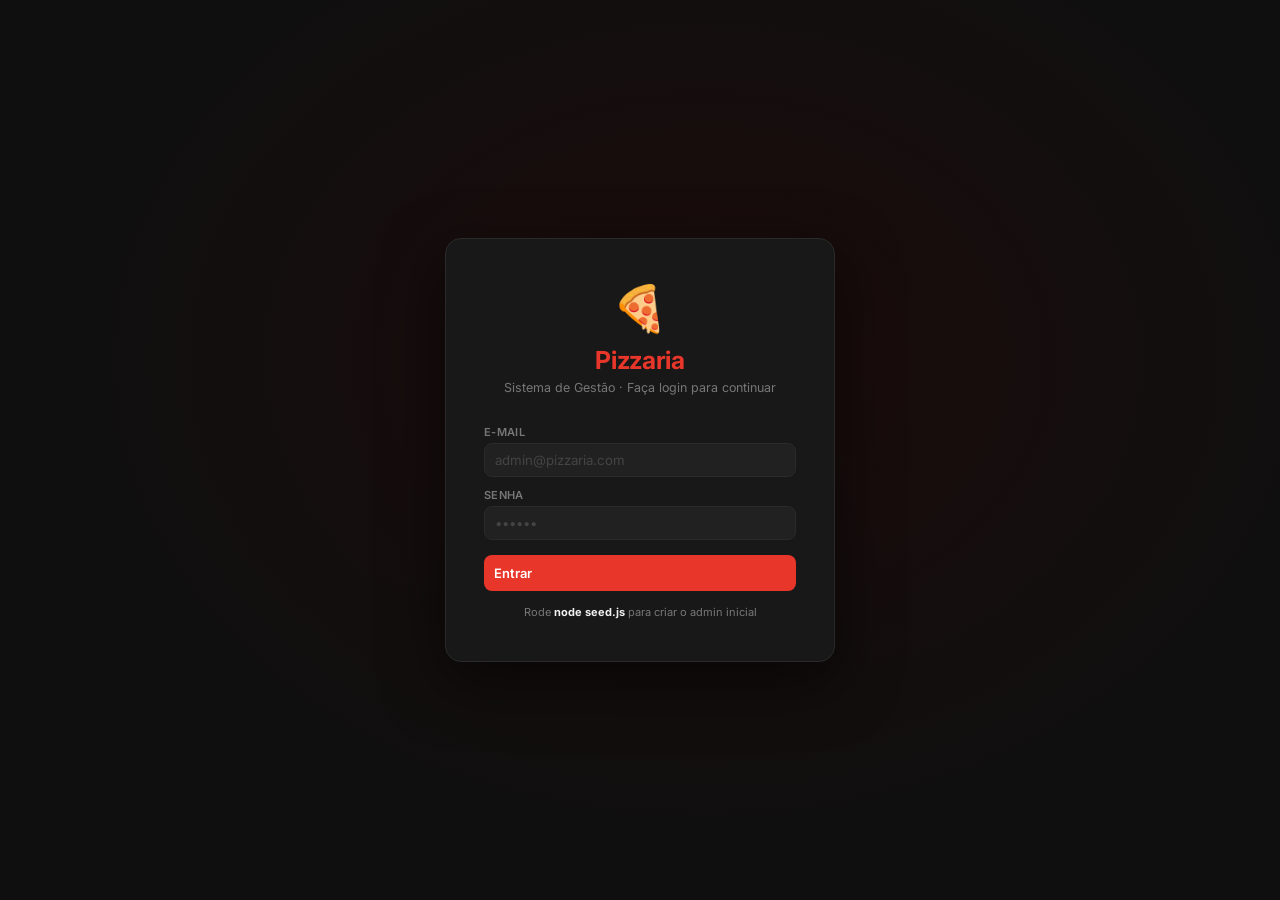
==== public/index.html @ 724dfb1f "sistema pizza" ====
<!DOCTYPE html>
<html lang="pt-BR">
<head>
  <meta charset="UTF-8"/>
  <meta name="viewport" content="width=device-width, initial-scale=1.0"/>
  <title>🍕 Pizzaria</title>
  <link rel="preconnect" href="https://fonts.googleapis.com">
  <link href="https://fonts.googleapis.com/css2?family=Inter:wght@400;500;600;700&display=swap" rel="stylesheet">
  <link rel="stylesheet" href="style.css">
</head>
<body>

  <!-- // ================================== LOGIN ============================= // -->
<div id="tela-login">
  <div class="login-box">
    <div class="login-logo">
      <span class="em">🍕</span>
      <h1>Pizzaria</h1>
      <p>Sistema de Gestão · Faça login para continuar</p>
    </div>
    <div class="login-erro" id="login-erro"></div>
    <div class="fg">
      <label>E-mail</label>
      <input id="l-email" type="email" placeholder="admin@pizzaria.com"
        onkeydown="if(event.key==='Enter') fazerLogin()">
    </div>
    <div class="fg">
      <label>Senha</label>
      <input id="l-senha" type="password" placeholder="••••••"
        onkeydown="if(event.key==='Enter') fazerLogin()">
    </div>
    <button class="btn btn-red" id="btn-login"
      style="width:100%;padding:10px;margin-top:4px"
      onclick="fazerLogin()">
      Entrar
    </button>
    <p style="text-align:center;font-size:.69rem;color:var(--muted);margin-top:14px">
      Rode <strong style="color:var(--text)">node seed.js</strong> para criar o admin inicial
    </p>
  </div>
</div>
<!-- 
  // ================================== FIM LOGIN ============================= // -->


  <!-- // ================================== TELA INICIAL ============================= // -->

<div id="app">
  <aside id="sidebar">
    <div class="sb-logo">
      <h1>🍕 Pizzaria</h1>
      <div class="sb-user">
        <span class="tag" id="sb-perfil">—</span>
        <span id="sb-nome">—</span>
      </div>
    </div>
    <nav class="sb-nav">
      <div class="sb-group">Geral</div>
      <button class="nav-btn ativo" onclick="ir('dashboard',this)">
        <span class="ic">📊</span><span>Dashboard</span>
      </button>
      <button class="nav-btn" onclick="ir('pedidos',this)">
        <span class="ic">📋</span><span>Pedidos</span>
      </button>
      <div class="sb-group">Cadastros</div>
      <button class="nav-btn" onclick="ir('pizzas',this)">
        <span class="ic">🍕</span><span id="nav-pizzas-label">Pizzas</span>
      </button>
      <button class="nav-btn" onclick="ir('clientes',this)">
        <span class="ic">👥</span><span>Clientes</span>
      </button>
      <div class="sb-group" id="menu-usuarios" style="display:none">Sistema</div>
      <button class="nav-btn" id="btn-usuarios" onclick="ir('usuarios',this)"
        style="display:none">
        <span class="ic">🔐</span><span>Usuários</span>
      </button>
      <div class="sb-group" id="sb-group-garcom" style="display:none">Mesas</div>
      <button class="nav-btn" id="btn-nav-mesas" onclick="ir('mesas',this)"
        style="display:none">
        <span class="ic">🪑</span><span>Minhas Mesas</span>
      </button>
    </nav>
    <div class="sb-footer">
      <span>v2.0</span>
      <button class="btn-logout" onclick="sair()">Sair</button>
    </div>
  </aside>
  <!-- // ==================================  FIM TELA INICIAL ============================= // -->


  <!-- // ================================== DASHBOARD ============================= // -->

  <div id="conteudo">
    <section id="pg-dashboard" class="secao ativa">
      <div class="pg-header">
        <div>
          <h2>Dashboard</h2>
          <p id="dash-sub">Resumo do sistema</p>
        </div>
        <button class="btn btn-ghost btn-sm" onclick="carregarDashboard()">↻ Atualizar</button>
      </div>
      <div class="pg-body">
        <div class="stats-grid">
          <div class="stat cr">
            <span class="ico">📋</span>
            <div class="lbl">Pedidos</div>
            <div class="val" id="s-ped">—</div>
            <div class="sub" id="s-ped-sub">carregando</div>
          </div>
          <div class="stat co" id="stat-fat">
            <span class="ico">💰</span>
            <div class="lbl">Faturamento</div>
            <div class="val" id="s-fat">—</div>
            <div class="sub">total geral</div>
          </div>
          <div class="stat cg" id="stat-cli">
            <span class="ico">👥</span>
            <div class="lbl">Clientes</div>
            <div class="val" id="s-cli">—</div>
            <div class="sub">cadastrados</div>
          </div>
          <div class="stat cb">
            <span class="ico">🍕</span>
            <div class="lbl">Pizzas</div>
            <div class="val" id="s-piz">—</div>
            <div class="sub">no cardápio</div>
          </div>
          <div class="stat cp">
            <span class="ico">🛵</span>
            <div class="lbl">Em entrega</div>
            <div class="val" id="s-ent">—</div>
            <div class="sub">saíram agora</div>
          </div>
        </div>
        <div class="dash-grid">
          <div class="card">
            <div class="card-head">
              <h3>Pedidos Recentes</h3>
              <button class="btn btn-red btn-sm"
                onclick="ir('pedidos', document.querySelector('[onclick*=pedidos]'))">
                + Novo
              </button>
            </div>
            <div class="card-body" id="dash-pedidos">
              <div class="spin-wrap"><div class="spin"></div> Carregando...</div>
            </div>
          </div>
          <div class="card">
            <div class="card-head"><h3>Cardápio Ativo</h3></div>
            <div class="card-body" id="dash-cardapio">
              <div class="spin-wrap"><div class="spin"></div> Carregando...</div>
            </div>
          </div>
        </div>
      </div>
    </section>

    <!-- // ================================== FIM DASHBOARD ============================= // -->

    <!-- // ================================== PEDIDOS ============================= // -->

    <section id="pg-pedidos" class="secao">
      <div class="pg-header">
        <div><h2>Pedidos</h2><p>Acompanhe e gerencie os pedidos</p></div>
        <button class="btn btn-red" onclick="abrirPedido()">+ Novo Pedido</button>
      </div>
      <div class="pg-body">
        <div class="card">
          <div class="card-body tbl-wrap" id="tbl-pedidos">
            <div class="spin-wrap"><div class="spin"></div> Carregando...</div>
          </div>
        </div>
      </div>
    </section>

    <section id="pg-pizzas" class="secao">
      <div class="pg-header">
        <div>
          <h2 id="pg-pizzas-titulo">Pizzas</h2>
          <p id="pg-pizzas-sub">Gerencie o cardápio</p>
        </div>
        <button class="btn btn-red" id="btn-nova-pizza" onclick="abrirPizza()">+ Nova Pizza</button>
      </div>
      <div class="pg-body">
        <div class="card">
          <div class="card-body tbl-wrap" id="tbl-pizzas">
            <div class="spin-wrap"><div class="spin"></div> Carregando...</div>
          </div>
        </div>
      </div>
    </section>

    <!-- // ==================================  FIM PEDIDOS ============================= //

    // ==================================  CLIENTES ============================= // -->

    <section id="pg-clientes" class="secao">
      <div class="pg-header">
        <div><h2>Clientes</h2><p>Cadastre e busque clientes</p></div>
        <button class="btn btn-red" onclick="abrirCliente()">+ Novo Cliente</button>
      </div>
      <div class="pg-body">
        <div style="margin-bottom:12px">
          <input id="busca-cli" placeholder="🔍  Buscar por nome..."
            style="max-width:270px" oninput="buscarCli(this.value)">
        </div>
        <div class="card">
          <div class="card-body tbl-wrap" id="tbl-clientes">
            <div class="spin-wrap"><div class="spin"></div> Carregando...</div>
          </div>
        </div>
      </div>
    </section>

    <!-- // ================================== FIM CLIENTES ============================= //

    // ================================== USUÁRIOS ============================= //
 -->

    <section id="pg-usuarios" class="secao">
      <div class="pg-header">
        <div><h2>Usuários</h2><p>Atendentes e administradores</p></div>
        <button class="btn btn-ghost" onclick="abrirUsuario()">+ Novo Usuário</button>
      </div>
      <div class="pg-body">
        <div class="card">
          <div class="card-body tbl-wrap" id="tbl-usuarios">
            <div class="spin-wrap"><div class="spin"></div> Carregando...</div>
          </div>
        </div>
      </div>
    </section>

    <!-- // ================================== FIM USUÁRIOS ============================= //

    // ================================== MESAS ============================= // -->


    <section id="pg-mesas" class="secao">
      <div class="pg-header">
        <div>
          <h2>Mesas</h2>
          <p id="mesas-sub">Seus pedidos ativos</p>
        </div>
        <button class="btn btn-red" onclick="abrirPedidoMesa()">+ Novo Pedido</button>
      </div>
      <div class="pg-body">
        <div class="stats-grid" style="margin-bottom:18px">
          <div class="stat cr">
            <span class="ico">📋</span>
            <div class="lbl">Meus Pedidos</div>
            <div class="val" id="g-ped">—</div>
            <div class="sub" id="g-ped-sub">hoje</div>
          </div>
          <div class="stat cg">
            <span class="ico">🪑</span>
            <div class="lbl">Mesas Ativas</div>
            <div class="val" id="g-mesas">—</div>
            <div class="sub">com pedido aberto</div>
          </div>
          <div class="stat cb">
            <span class="ico">👨‍🍳</span>
            <div class="lbl">Em Preparo</div>
            <div class="val" id="g-preparo">—</div>
            <div class="sub">sendo preparados</div>
          </div>
          <div class="stat cp">
            <span class="ico">🛵</span>
            <div class="lbl">Prontos</div>
            <div class="val" id="g-prontos">—</div>
            <div class="sub">aguardando retirada</div>
          </div>
        </div>
        <div style="display:flex;align-items:center;gap:8px;margin-bottom:14px;flex-wrap:wrap">
          <span style="font-size:.75rem;color:var(--muted);font-weight:600;text-transform:uppercase;letter-spacing:.4px">Mesa:</span>
          <div style="display:flex;gap:5px;flex-wrap:wrap" id="mesa-botoes"></div>
          <button class="btn btn-ghost btn-sm" onclick="carregarMesas(null)">Todas</button>
        </div>
        <div id="grid-mesas" style="display: grid; grid-template-columns: repeat(auto-fill, minmax(280px, 1fr)); gap: 14px;">
          <div class="spin-wrap"><div class="spin"></div> Carregando...</div>
        </div>
      </div>
    </section>
  </div>
</div>

    <!-- // ==================================  FIM MESAS ============================= //

    // ==================================  NOVA PIZZA ============================= // -->


<div id="m-pizza" class="modal-bg">
  <div class="modal">
    <h3 id="m-pizza-t">Nova Pizza</h3>
    <input type="hidden" id="p-id">
    <div class="fr2">
      <div class="fg"><label>Nome *</label><input id="p-nome" placeholder="Ex: Calabresa"></div>
      <div class="fg"><label>Categoria</label>
        <select id="p-cat">
          <option value="tradicional">Tradicional</option>
          <option value="especial">Especial</option>
          <option value="premium">Premium</option>
          <option value="doce">Doce</option>
        </select>
      </div>
    </div>
    <div class="fg"><label>Ingredientes *</label><input id="p-ing" placeholder="Calabresa, cebola, mussarela..."></div>
    <div class="fg"><label>Descrição</label><input id="p-desc" placeholder="Breve descrição..."></div>
    <div class="fr3">
      <div class="fg"><label>Preço P (R$)</label><input id="p-pp" type="number" step="0.01" min="0" placeholder="35,00"></div>
      <div class="fg"><label>Preço M (R$)</label><input id="p-pm" type="number" step="0.01" min="0" placeholder="45,00"></div>
      <div class="fg"><label>Preço G (R$)</label><input id="p-pg" type="number" step="0.01" min="0" placeholder="55,00"></div>
    </div>
    <div class="fg"><label>Disponível</label>
      <select id="p-disp">
        <option value="true">✅ Sim</option>
        <option value="false">❌ Não</option>
      </select>
    </div>
    <div class="modal-foot">
      <button class="btn btn-ghost" onclick="fechar('m-pizza')">Cancelar</button>
      <button class="btn btn-red"   onclick="salvarPizza()">Salvar</button>
    </div>
  </div>
</div>

    <!-- // ==================================  FIM NOVA PIZZA ============================= //

    // ==================================  NOVO CLIENTE ============================= // -->


<div id="m-cliente" class="modal-bg">
  <div class="modal">
    <h3 id="m-cli-t">Novo Cliente</h3>
    <input type="hidden" id="c-id">
    <div class="fr2">
      <div class="fg"><label>Nome *</label><input id="c-nome" placeholder="João da Silva"></div>
      <div class="fg"><label>Telefone *</label><input id="c-tel" placeholder="(11) 99999-9999"></div>
    </div>
    <div class="fr2">
      <div class="fg"><label>Rua</label><input id="c-rua" placeholder="Rua das Flores"></div>
      <div class="fg"><label>Número</label><input id="c-num" placeholder="123"></div>
    </div>
    <div class="fr3">
      <div class="fg"><label>Bairro</label><input id="c-bairro" placeholder="Centro"></div>
      <div class="fg"><label>Cidade</label><input id="c-cidade" placeholder="São Paulo"></div>
      <div class="fg"><label>CEP</label><input id="c-cep" placeholder="00000-000"></div>
    </div>
    <div class="fg"><label>Complemento</label><input id="c-comp" placeholder="Apto 12, Bloco B"></div>
    <div class="fg"><label>Observações</label><input id="c-obs" placeholder="Alergia, preferências..."></div>
    <div class="modal-foot">
      <button class="btn btn-ghost" onclick="fechar('m-cliente')">Cancelar</button>
      <button class="btn btn-red"   onclick="salvarCliente()">Salvar</button>
    </div>
  </div>
</div>

    <!-- // ==================================  FIM NOVO CLIENTE ============================= //

    // ==================================  NOVO PEDIDO ============================= // -->


<div id="m-pedido" class="modal-bg">
  <div class="modal lg">
    <h3>Novo Pedido</h3>
    <div class="fg"><label>Cliente *</label><select id="ped-cli"></select></div>
    <div class="div"></div>
    <div style="display:flex;justify-content:space-between;align-items:center;margin-bottom:7px">
      <label style="margin-bottom:0;font-size:.68rem;color:var(--muted);text-transform:uppercase;letter-spacing:.3px">Itens do Pedido</label>
      <button class="btn btn-ghost btn-sm" onclick="addItem()">+ Pizza</button>
    </div>
    <div style="display:grid;grid-template-columns:1fr 68px 58px 68px 30px;gap:6px;font-size:.65rem;color:var(--muted);text-transform:uppercase;letter-spacing:.4px;margin-bottom:4px;padding:0 1px">
      <span>Pizza</span><span>Tam.</span><span>Qtd</span><span>Subtotal</span><span></span>
    </div>
    <div id="itens-lista"></div>
    <div class="total-box">
      <div class="row"><span>Subtotal</span><span id="ped-sub">R$ 0,00</span></div>
      <div class="row"><span>Taxa de Entrega (R$)</span><input id="ped-taxa" type="number" min="0" step="0.5" value="0" style="width:72px;text-align:right;padding:3px 6px" oninput="recalc()"></div>
      <div class="row tot"><span>TOTAL</span><span id="ped-tot">R$ 0,00</span></div>
    </div>
    <div class="fr2">
      <div class="fg"><label>Forma de Pagamento *</label><select id="ped-pag" onchange="toggleTroco()"><option value="pix">PIX</option><option value="cartao_credito">Cartão de Crédito</option><option value="cartao_debito">Cartão de Débito</option><option value="dinheiro">Dinheiro</option></select></div>
      <div class="fg" id="wrap-troco" style="display:none"><label>Troco para (R$)</label><input id="ped-troco" type="number" min="0" step="1" placeholder="Ex: 100"></div>
    </div>
    <div class="fg"><label>Observações</label><textarea id="ped-obs" rows="2" placeholder="Sem cebola, massa fina..."></textarea></div>
    <div class="modal-foot">
      <button class="btn btn-ghost" onclick="fechar('m-pedido')">Cancelar</button>
      <button class="btn btn-red"   onclick="salvarPedido()">Confirmar Pedido</button>
    </div>
  </div>
</div>

    <!-- // ================================== FIM NOVO PEDIDO ============================= //


    // ================================== ATUALIZAR STATUS ============================= // -->


<div id="m-status" class="modal-bg">
  <div class="modal" style="max-width:330px">
    <h3>Atualizar Status</h3>
    <input type="hidden" id="st-id">
    <div class="fg"><label>Novo Status</label>
      <select id="st-val">
        <option value="recebido">📥 Recebido</option>
        <option value="em_preparo">👨‍🍳 Em Preparo</option>
        <option value="saiu_entrega">🛵 Saiu para Entrega</option>
        <option value="entregue">✅ Entregue</option>
        <option value="cancelado">❌ Cancelado</option>
      </select>
    </div>
    <div class="modal-foot">
      <button class="btn btn-ghost" onclick="fechar('m-status')">Cancelar</button>
      <button class="btn btn-blue"  onclick="salvarStatus()">Atualizar</button>
    </div>
  </div>
</div>

    <!-- // ================================== FIM ATUALIZAR STATUS ============================= //

    // ==================================  NOVO USUÁRIO ============================= // -->


<div id="m-usuario" class="modal-bg">
  <div class="modal">
    <h3>Novo Usuário</h3>
    <div class="fr2">
      <div class="fg"><label>Nome *</label><input id="u-nome" placeholder="Nome completo"></div>
      <div class="fg"><label>Perfil</label><select id="u-perfil"><option value="Atendente">Atendente</option><option value="Garcom">Garçom</option><option value="Administrador">Administrador</option></select></div>
    </div>
    <div class="fg"><label>E-mail *</label><input id="u-email" type="email" placeholder="usuario@pizzaria.com"></div>
    <div class="fg"><label>Senha *</label><input id="u-senha" type="password" placeholder="Mínimo 6 caracteres"></div>
    <div class="modal-foot">
      <button class="btn btn-ghost" onclick="fechar('m-usuario')">Cancelar</button>
      <button class="btn btn-ghost" onclick="salvarUsuario()">Criar</button>
    </div>
  </div>
</div>

    <!-- // ================================== FIM NOVO USUÁRIO ============================= //

    // ================================== PEDIDO DE MESA ============================= // -->


<div id="m-pedido-mesa" class="modal-bg">
  <div class="modal lg">
    <h3>Pedido de Mesa</h3>
    <div class="fr2">
      <div class="fg"><label>Mesa *</label><select id="pm-mesa"><option value="">— Selecione a mesa —</option><option value="1">Mesa 1</option><option value="2">Mesa 2</option><option value="3">Mesa 3</option><option value="4">Mesa 4</option><option value="5">Mesa 5</option><option value="6">Mesa 6</option><option value="7">Mesa 7</option><option value="8">Mesa 8</option><option value="9">Mesa 9</option><option value="10">Mesa 10</option></select></div>
      <div class="fg"><label>Cliente (opcional)</label><select id="pm-cli"><option value="">— Sem cadastro —</option></select></div>
    </div>
    <div class="div"></div>
    <div style="display:flex;justify-content:space-between;align-items:center;margin-bottom:7px">
      <label style="margin-bottom:0;font-size:.68rem;color:var(--muted);text-transform:uppercase;letter-spacing:.3px">Itens do Pedido</label>
      <button class="btn btn-ghost btn-sm" onclick="addItemMesa()">+ Pizza</button>
    </div>
    <div style="display:grid;grid-template-columns:1fr 68px 58px 68px 30px;gap:6px;font-size:.65rem;color:var(--muted);text-transform:uppercase;letter-spacing:.4px;margin-bottom:4px;padding:0 1px">
      <span>Pizza</span><span>Tam.</span><span>Qtd</span><span>Subtotal</span><span></span>
    </div>
    <div id="itens-mesa-lista"></div>
    <div class="total-box">
      <div class="row"><span>Subtotal</span><span id="pm-sub">R$ 0,00</span></div>
      <div class="row tot"><span>TOTAL DA MESA</span><span id="pm-tot">R$ 0,00</span></div>
    </div>
    <div class="fg"><label>Observações</label><textarea id="pm-obs" rows="2" placeholder="Sem cebola, bem passado..."></textarea></div>
    <div class="modal-foot">
      <button class="btn btn-ghost" onclick="fechar('m-pedido-mesa')">Cancelar</button>
      <button class="btn btn-red"   onclick="salvarPedidoMesa()">Confirmar Pedido</button>
    </div>
  </div>
</div>

    <!-- // ================================== FIM PEDIDO DE MESA ============================= //

    // ================================== FECHAR MESA ============================= // -->


<div id="m-fechar-mesa" class="modal-bg">
  <div class="modal" style="max-width:440px">
    <h3 id="fm-titulo">Fechar Mesa</h3>
    <div id="fm-resumo" style="margin-bottom:12px"></div>
    <div class="total-box"><div class="row"><span>Total consumido</span><span id="fm-total">R$ 0,00</span></div></div>
    <div class="fg"><label>Forma de Pagamento</label><select id="fm-pag"><option value="pix">PIX</option><option value="cartao_credito">Cartão de Crédito</option><option value="cartao_debito">Cartão de Débito</option><option value="dinheiro">Dinheiro</option></select></div>
    <div class="modal-foot">
      <button class="btn btn-ghost" onclick="fechar('m-fechar-mesa')">Cancelar</button>
      <button class="btn btn-green" onclick="confirmarFechamento()">✅ Fechar Mesa</button>
    </div>
  </div>
</div>

    <!-- // ==================================  FIM FECHAR MESA ============================= //
 -->

<div id="toast"></div>
<script src="script.js"></script>
</body>
</html>
---- public/style.css ----
:root {
  --bg:      #0f0f0f;
  --surf:    #181818;
  --surf2:   #212121;
  --border:  #2a2a2a;
  --red:     #e8372a;
  --red-dk:  #c02d22;
  --gold:    #f5c842;
  --green:   #29c76f;
  --blue:    #3b82f6;
  --purple:  #8b5cf6;
  --orange:  #ff7d3b;
  --text:    #f0f0f0;
  --muted:   #777;
  --r:       10px;
}

*, *::before, *::after { box-sizing: border-box; margin: 0; padding: 0; }

body {
  font-family: 'Inter', sans-serif;
  background: var(--bg);
  color: var(--text);
  min-height: 100vh;
  font-size: 14px;
}

#tela-login {
  display: flex;
  align-items: center;
  justify-content: center;
  min-height: 100vh;
  background: radial-gradient(ellipse at 55% 40%, #1c0b0b 0%, var(--bg) 65%);
}

.login-box {
  background: var(--surf);
  border: 1px solid var(--border);
  border-radius: 16px;
  padding: 42px 38px;
  width: 100%;
  max-width: 390px;
  box-shadow: 0 20px 60px rgba(0,0,0,.55);
}

.login-logo {
  text-align: center;
  margin-bottom: 30px;
}

.login-logo .em {
  font-size: 2.8rem;
  display: block;
  margin-bottom: 10px;
}

.login-logo h1 {
  font-family: 'Inter', sans-serif;
  font-size: 1.55rem;
  font-weight: 700;
  letter-spacing: -0.3px;
  color: var(--red);
}

.login-logo p {
  font-size: 0.78rem;
  color: var(--muted);
  margin-top: 5px;
}

.login-erro {
  background: rgba(232,55,42,.13);
  border: 1px solid rgba(232,55,42,.3);
  color: #ff7e70;
  padding: 9px 13px;
  border-radius: 8px;
  font-size: 0.8rem;
  margin-bottom: 14px;
  display: none;
}

#app { display: none; min-height: 100vh; }

body.logado #tela-login { display: none; }
body.logado #app        { display: flex; }

#sidebar {
  width: 220px;
  min-height: 100vh;
  background: var(--surf);
  border-right: 1px solid var(--border);
  display: flex;
  flex-direction: column;
  position: fixed;
  top: 0; left: 0; bottom: 0;
  z-index: 50;
}

.sb-logo {
  padding: 20px 18px;
  border-bottom: 1px solid var(--border);
}

.sb-logo h1 {
  font-family: 'Inter', sans-serif;
  font-size: 1rem;
  font-weight: 700;
  letter-spacing: -0.2px;
  color: var(--red);
}

.sb-user {
  display: flex;
  align-items: center;
  gap: 6px;
  margin-top: 6px;
  font-size: 0.72rem;
  color: var(--muted);
}

.sb-user .tag {
  background: rgba(232,55,42,.18);
  color: var(--red);
  padding: 1px 7px;
  border-radius: 20px;
  font-size: 0.67rem;
  font-weight: 600;
}

.sb-nav {
  flex: 1;
  padding: 10px 10px;
  display: flex;
  flex-direction: column;
  gap: 2px;
}

.sb-group {
  font-size: 0.63rem;
  text-transform: uppercase;
  letter-spacing: 0.9px;
  color: var(--muted);
  padding: 10px 10px 4px;
}

.nav-btn {
  display: flex;
  align-items: center;
  gap: 9px;
  padding: 9px 11px;
  border-radius: 8px;
  cursor: pointer;
  font-size: 0.84rem;
  font-weight: 500;
  color: var(--muted);
  transition: all .15s;
  border: none;
  background: none;
  width: 100%;
  text-align: left;
  font-family: 'Inter', sans-serif;
}

.nav-btn:hover { background: var(--surf2); color: var(--text); }
.nav-btn.ativo { background: rgba(232,55,42,.11); color: var(--red); }
.nav-btn .ic   { font-size: 0.95rem; width: 17px; text-align: center; }

.sb-footer {
  padding: 13px 18px;
  border-top: 1px solid var(--border);
  display: flex;
  justify-content: space-between;
  align-items: center;
}

.sb-footer span { font-size: 0.7rem; color: var(--muted); }

.btn-logout {
  background: none;
  border: 1px solid var(--border);
  color: var(--muted);
  padding: 3px 9px;
  border-radius: 6px;
  font-size: 0.7rem;
  cursor: pointer;
  font-family: 'Inter', sans-serif;
  transition: all .15s;
}

.btn-logout:hover { border-color: var(--red); color: var(--red); }

#conteudo {
  margin-left: 220px;
  flex: 1;
  min-height: 100vh;
  display: flex;
  flex-direction: column;
}

.pg-header {
  padding: 24px 24px 0;
  display: flex;
  justify-content: space-between;
  align-items: flex-start;
  flex-wrap: wrap;
  gap: 10px;
}

.pg-header h2 {
  font-size: 1.45rem;
  font-weight: 700;
  letter-spacing: -0.3px;
}

.pg-header p { font-size: 0.78rem; color: var(--muted); margin-top: 3px; }

.pg-body { padding: 16px 24px 24px; }

.secao       { display: none; }
.secao.ativa { display: block; }

.stats-grid {
  display: grid;
  grid-template-columns: repeat(auto-fit, minmax(145px, 1fr));
  gap: 12px;
  margin-bottom: 18px;
}

.stat {
  background: var(--surf);
  border: 1px solid var(--border);
  border-radius: var(--r);
  padding: 15px;
  position: relative;
  overflow: hidden;
}

.stat::before {
  content: '';
  position: absolute;
  top: 0; left: 0; right: 0;
  height: 3px;
}

.stat.cr::before { background: var(--red); }
.stat.co::before { background: var(--orange); }
.stat.cg::before { background: var(--green); }
.stat.cb::before { background: var(--blue); }
.stat.cp::before { background: var(--purple); }

.stat .lbl { font-size: 0.68rem; color: var(--muted); text-transform: uppercase; letter-spacing: .4px; }
.stat .val { font-size: 1.75rem; font-weight: 700; margin: 4px 0 1px; line-height: 1; letter-spacing: -0.5px; }
.stat .sub { font-size: 0.68rem; color: var(--muted); }
.stat .ico { position: absolute; top: 12px; right: 12px; font-size: 1.4rem; opacity: .1; }

.dash-grid {
  display: grid;
  grid-template-columns: 2fr 1fr;
  gap: 14px;
}

.card {
  background: var(--surf);
  border: 1px solid var(--border);
  border-radius: var(--r);
  overflow: hidden;
}

.card-head {
  padding: 12px 16px;
  border-bottom: 1px solid var(--border);
  display: flex;
  justify-content: space-between;
  align-items: center;
}

.card-head h3 { font-size: 0.85rem; font-weight: 600; }
.card-body    { padding: 12px 16px; }

.tbl-wrap { overflow-x: auto; }

table { width: 100%; border-collapse: collapse; font-size: 0.81rem; }

thead th {
  padding: 8px 12px;
  text-align: left;
  font-size: 0.66rem;
  text-transform: uppercase;
  letter-spacing: .4px;
  color: var(--muted);
  border-bottom: 1px solid var(--border);
  white-space: nowrap;
}

tbody tr { border-bottom: 1px solid var(--border); transition: background .1s; }
tbody tr:last-child { border-bottom: none; }
tbody tr:hover { background: var(--surf2); }
td { padding: 10px 12px; vertical-align: middle; }

.badge {
  display: inline-block;
  padding: 2px 8px;
  border-radius: 20px;
  font-size: 0.69rem;
  font-weight: 600;
  white-space: nowrap;
}

.b-recebido     { background: rgba(59,130,246,.18);  color: #93c5fd; }
.b-em_preparo   { background: rgba(245,200,66,.18);  color: var(--gold); }
.b-saiu_entrega { background: rgba(139,92,246,.18);  color: #c4b5fd; }
.b-entregue     { background: rgba(41,199,111,.18);  color: var(--green); }
.b-cancelado    { background: rgba(232,55,42,.18);   color: var(--red); }
.b-on           { background: rgba(41,199,111,.18);  color: var(--green); }
.b-off          { background: rgba(232,55,42,.18);   color: var(--red); }
.b-admin        { background: rgba(232,55,42,.18);   color: var(--red); }
.b-atend        { background: rgba(59,130,246,.18);  color: #93c5fd; }
.b-cat          { background: rgba(139,92,246,.13);  color: #c4b5fd; }

.btn {
  display: inline-flex;
  align-items: center;
  gap: 5px;
  padding: 7px 14px;
  border-radius: 8px;
  border: none;
  font-size: 0.81rem;
  font-weight: 600;
  cursor: pointer;
  transition: all .15s;
  font-family: 'Inter', sans-serif;
  white-space: nowrap;
}

.btn-red    { background: var(--red);   color: #fff; }
.btn-red:hover { background: var(--red-dk); }
.btn-blue   { background: var(--blue);  color: #fff; }
.btn-blue:hover { filter: brightness(.9); }
.btn-green  { background: var(--green); color: #fff; }
.btn-green:hover { filter: brightness(.9); }
.btn-ghost  { background: var(--surf2); color: var(--text); border: 1px solid var(--border); }
.btn-ghost:hover { border-color: #555; }
.btn-sm     { padding: 4px 9px; font-size: 0.73rem; }
.btn-danger { background: rgba(232,55,42,.1); color: var(--red); }
.btn-danger:hover { background: rgba(232,55,42,.22); }

.fg { margin-bottom: 11px; }

.fg label {
  display: block;
  font-size: 0.69rem;
  font-weight: 600;
  color: var(--muted);
  margin-bottom: 4px;
  text-transform: uppercase;
  letter-spacing: .3px;
}

input, select, textarea {
  width: 100%;
  padding: 8px 10px;
  background: var(--surf2);
  border: 1.5px solid var(--border);
  border-radius: 8px;
  color: var(--text);
  font-size: 0.83rem;
  font-family: 'Inter', sans-serif;
  transition: border-color .15s;
}

input:focus, select:focus, textarea:focus {
  outline: none;
  border-color: var(--red);
}

input::placeholder { color: #444; }
select option { background: var(--surf2); }

.fr2 { display: grid; grid-template-columns: 1fr 1fr;     gap: 10px; }
.fr3 { display: grid; grid-template-columns: 1fr 1fr 1fr; gap: 10px; }

.modal-bg {
  display: none;
  position: fixed;
  inset: 0;
  background: rgba(0,0,0,.78);
  z-index: 200;
  align-items: center;
  justify-content: center;
  padding: 16px;
}

.modal-bg.open { display: flex; }

.modal {
  background: var(--surf);
  border: 1px solid var(--border);
  border-radius: 14px;
  width: 100%;
  max-width: 510px;
  max-height: 92vh;
  overflow-y: auto;
  padding: 22px;
}

.modal.lg { max-width: 650px; }

.modal h3 {
  font-size: 1.05rem;
  font-weight: 700;
  letter-spacing: -0.2px;
  margin-bottom: 16px;
}

.modal-foot {
  display: flex;
  gap: 8px;
  justify-content: flex-end;
  margin-top: 16px;
  padding-top: 13px;
  border-top: 1px solid var(--border);
}

.item-row {
  display: grid;
  grid-template-columns: 1fr 68px 58px 68px 30px;
  gap: 6px;
  align-items: center;
  margin-bottom: 6px;
}

.btn-rm {
  background: rgba(232,55,42,.1);
  border: none;
  border-radius: 6px;
  color: var(--red);
  font-size: 1.05rem;
  width: 30px; height: 30px;
  cursor: pointer;
  display: flex; align-items: center; justify-content: center;
}

.total-box {
  background: var(--surf2);
  border: 1px solid var(--border);
  border-radius: 8px;
  padding: 11px 13px;
  margin: 9px 0;
}

.total-box .row {
  display: flex;
  justify-content: space-between;
  align-items: center;
  font-size: 0.81rem;
  color: var(--muted);
  margin-bottom: 5px;
}

.total-box .row.tot {
  font-weight: 700;
  font-size: 0.93rem;
  color: var(--text);
  margin-bottom: 0;
  margin-top: 7px;
  padding-top: 7px;
  border-top: 1px solid var(--border);
}

.mini-row {
  display: flex;
  justify-content: space-between;
  align-items: center;
  padding: 8px 0;
  border-bottom: 1px solid var(--border);
  font-size: 0.8rem;
}

.mini-row:last-child { border-bottom: none; }
.mini-row .mn  { font-weight: 600; color: var(--red); font-size: 0.76rem; }
.mini-row .mc  { font-size: 0.71rem; color: var(--muted); margin-top: 1px; }

.div { height: 1px; background: var(--border); margin: 12px 0; }

#toast {
  position: fixed;
  bottom: 20px; right: 20px;
  padding: 10px 16px;
  border-radius: 9px;
  font-size: 0.82rem;
  font-weight: 500;
  z-index: 999;
  transform: translateY(80px);
  opacity: 0;
  transition: all .28s;
  box-shadow: 0 8px 24px rgba(0,0,0,.5);
}

#toast.show { transform: translateY(0); opacity: 1; }
#toast.ok   { background: var(--green); color: #fff; }
#toast.err  { background: var(--red);   color: #fff; }

.spin-wrap {
  display: flex; align-items: center; gap: 8px;
  color: var(--muted); padding: 22px; font-size: 0.8rem;
}

@keyframes spin { to { transform: rotate(360deg); } }

.spin {
  width: 14px; height: 14px;
  border: 2px solid var(--border);
  border-top-color: var(--red);
  border-radius: 50%;
  animation: spin .6s linear infinite;
}

.empty {
  text-align: center;
  padding: 34px;
  color: var(--muted);
  font-size: 0.8rem;
}

.empty .ei { font-size: 2rem; display: block; margin-bottom: 7px; }

.mesa-card {
  background: var(--surf);
  border: 1px solid var(--border);
  border-radius: var(--r);
  overflow: hidden;
  display: flex;
  flex-direction: column;
}

.mesa-card-head {
  padding: 12px 16px;
  display: flex;
  justify-content: space-between;
  align-items: center;
  border-bottom: 1px solid var(--border);
}

.mesa-num {
  font-size: 1.3rem;
  font-weight: 700;
  color: var(--red);
  letter-spacing: -0.5px;
}

.mesa-card-body { padding: 12px 16px; flex: 1; }
.mesa-card-foot {
  padding: 10px 16px;
  border-top: 1px solid var(--border);
  display: flex;
  gap: 7px;
}

.mesa-item {
  display: flex;
  justify-content: space-between;
  font-size: 0.78rem;
  padding: 4px 0;
  border-bottom: 1px solid var(--border);
  color: var(--muted);
}

.mesa-item:last-child { border-bottom: none; }
.mesa-item strong { color: var(--text); }

.mesa-total {
  display: flex;
  justify-content: space-between;
  font-weight: 700;
  font-size: 0.88rem;
  margin-top: 8px;
  padding-top: 6px;
}

@media (max-width: 860px) {
  #sidebar { width: 52px; }
  #sidebar .sb-logo h1,
  #sidebar .sb-user,
  #sidebar .nav-btn span:not(.ic),
  #sidebar .sb-group,
  #sidebar .sb-footer span { display: none; }
  #sidebar .sb-logo { padding: 14px 8px; }
  #conteudo { margin-left: 52px; }
  .dash-grid { grid-template-columns: 1fr; }
  .fr2, .fr3 { grid-template-columns: 1fr; }
  .pg-body { padding: 14px; }
}
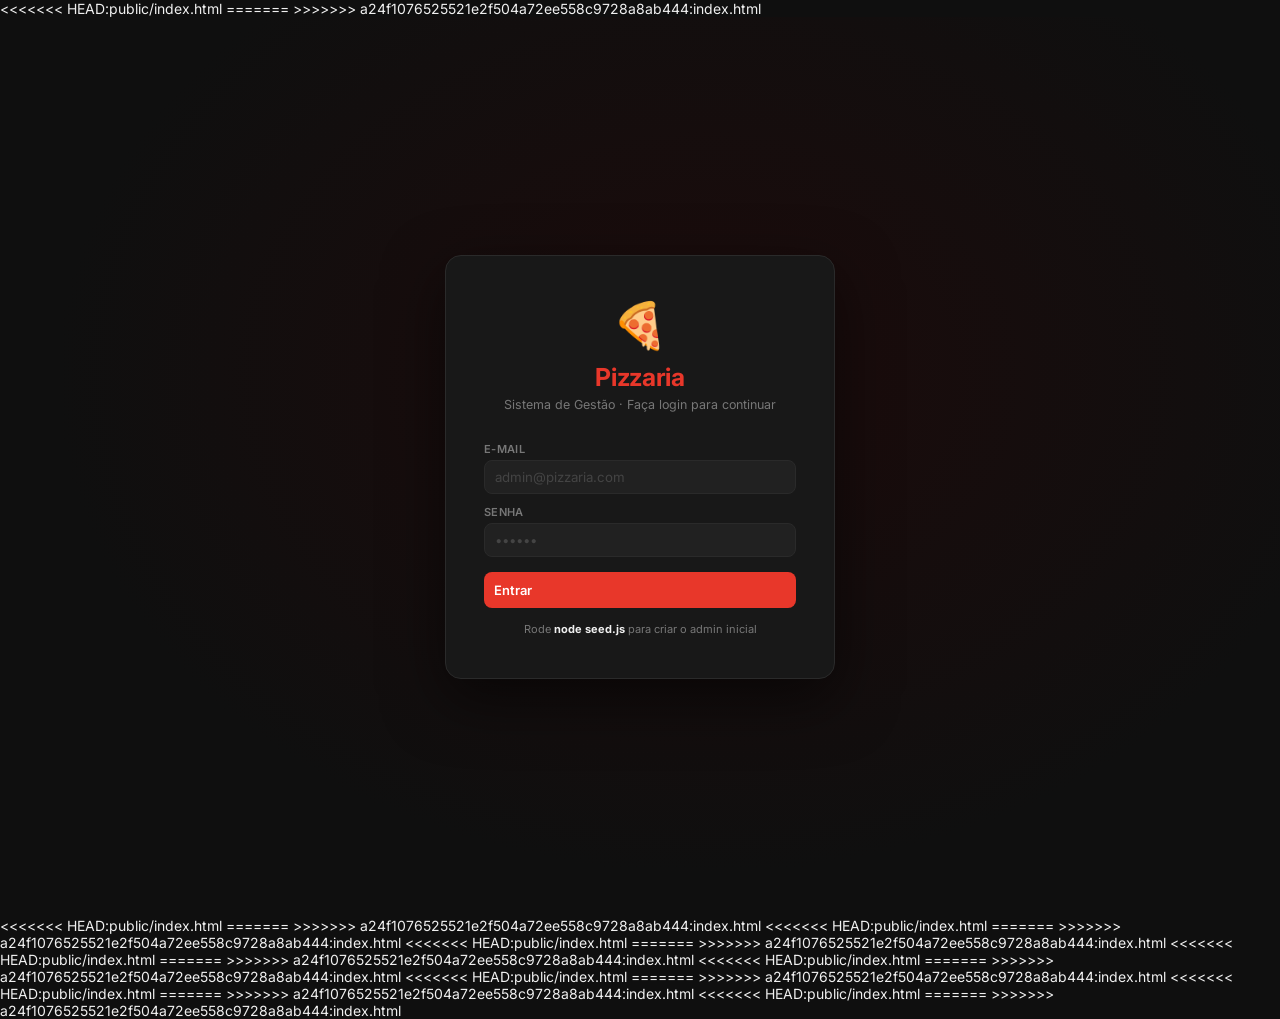
==== commit ddd6dede: "first commit" ====
--- a/public/index.html
+++ b/public/index.html
@@ -10,7 +10,11 @@
 </head>
 <body>
 
+<<<<<<< HEAD:public/index.html
   <!-- // ================================== LOGIN ============================= // -->
+=======
+  <!-- // ================================== LOGIN ============================= //// -->
+>>>>>>> a24f1076525521e2f504a72ee558c9728a8ab444:index.html
 <div id="tela-login">
   <div class="login-box">
     <div class="login-logo">
@@ -190,9 +194,15 @@
       </div>
     </section>
 
+<<<<<<< HEAD:public/index.html
     <!-- // ==================================  FIM PEDIDOS ============================= //
 
     // ==================================  CLIENTES ============================= // -->
+=======
+    <!-- // ==================================  FIM PEDIDOS ============================= // -->
+
+    <!-- // ==================================  CLIENTES ============================= // -->
+>>>>>>> a24f1076525521e2f504a72ee558c9728a8ab444:index.html
 
     <section id="pg-clientes" class="secao">
       <div class="pg-header">
@@ -212,10 +222,17 @@
       </div>
     </section>
 
+<<<<<<< HEAD:public/index.html
     <!-- // ================================== FIM CLIENTES ============================= //
 
     // ================================== USUÁRIOS ============================= //
  -->
+=======
+    <!-- // ================================== FIM CLIENTES ============================= // -->
+
+    <!-- // ================================== USUÁRIOS ============================= // -->
+
+>>>>>>> a24f1076525521e2f504a72ee558c9728a8ab444:index.html
 
     <section id="pg-usuarios" class="secao">
       <div class="pg-header">
@@ -231,9 +248,15 @@
       </div>
     </section>
 
+<<<<<<< HEAD:public/index.html
     <!-- // ================================== FIM USUÁRIOS ============================= //
 
     // ================================== MESAS ============================= // -->
+=======
+    <!-- // ================================== FIM USUÁRIOS ============================= // -->
+
+    <!-- // ================================== MESAS ============================= // -->
+>>>>>>> a24f1076525521e2f504a72ee558c9728a8ab444:index.html
 
 
     <section id="pg-mesas" class="secao">
@@ -284,9 +307,15 @@
   </div>
 </div>
 
+<<<<<<< HEAD:public/index.html
     <!-- // ==================================  FIM MESAS ============================= //
 
     // ==================================  NOVA PIZZA ============================= // -->
+=======
+    <!-- // ==================================  FIM MESAS ============================= // -->
+
+    <!-- // ==================================  NOVA PIZZA ============================= // -->
+>>>>>>> a24f1076525521e2f504a72ee558c9728a8ab444:index.html
 
 
 <div id="m-pizza" class="modal-bg">
@@ -324,9 +353,15 @@
   </div>
 </div>
 
+<<<<<<< HEAD:public/index.html
     <!-- // ==================================  FIM NOVA PIZZA ============================= //
 
     // ==================================  NOVO CLIENTE ============================= // -->
+=======
+    <!-- // ==================================  FIM NOVA PIZZA ============================= // -->
+
+    <!-- // ==================================  NOVO CLIENTE ============================= // -->
+>>>>>>> a24f1076525521e2f504a72ee558c9728a8ab444:index.html
 
 
 <div id="m-cliente" class="modal-bg">
@@ -355,9 +390,15 @@
   </div>
 </div>
 
+<<<<<<< HEAD:public/index.html
     <!-- // ==================================  FIM NOVO CLIENTE ============================= //
 
     // ==================================  NOVO PEDIDO ============================= // -->
+=======
+    <!-- // ==================================  FIM NOVO CLIENTE ============================= // -->
+
+    <!-- // ==================================  NOVO PEDIDO ============================= // -->
+>>>>>>> a24f1076525521e2f504a72ee558c9728a8ab444:index.html
 
 
 <div id="m-pedido" class="modal-bg">
@@ -390,10 +431,17 @@
   </div>
 </div>
 
+<<<<<<< HEAD:public/index.html
     <!-- // ================================== FIM NOVO PEDIDO ============================= //
 
 
     // ================================== ATUALIZAR STATUS ============================= // -->
+=======
+    <!-- // ================================== FIM NOVO PEDIDO ============================= // -->
+
+
+    <!-- // ================================== ATUALIZAR STATUS ============================= // -->
+>>>>>>> a24f1076525521e2f504a72ee558c9728a8ab444:index.html
 
 
 <div id="m-status" class="modal-bg">
@@ -416,9 +464,15 @@
   </div>
 </div>
 
+<<<<<<< HEAD:public/index.html
     <!-- // ================================== FIM ATUALIZAR STATUS ============================= //
 
     // ==================================  NOVO USUÁRIO ============================= // -->
+=======
+    <!-- // ================================== FIM ATUALIZAR STATUS ============================= // -->
+
+    <!-- // ==================================  NOVO USUÁRIO ============================= // -->
+>>>>>>> a24f1076525521e2f504a72ee558c9728a8ab444:index.html
 
 
 <div id="m-usuario" class="modal-bg">
@@ -437,9 +491,15 @@
   </div>
 </div>
 
+<<<<<<< HEAD:public/index.html
     <!-- // ================================== FIM NOVO USUÁRIO ============================= //
 
     // ================================== PEDIDO DE MESA ============================= // -->
+=======
+    <!-- // ================================== FIM NOVO USUÁRIO ============================= // -->
+
+    <!-- // ================================== PEDIDO DE MESA ============================= // -->
+>>>>>>> a24f1076525521e2f504a72ee558c9728a8ab444:index.html
 
 
 <div id="m-pedido-mesa" class="modal-bg">
@@ -470,9 +530,15 @@
   </div>
 </div>
 
+<<<<<<< HEAD:public/index.html
     <!-- // ================================== FIM PEDIDO DE MESA ============================= //
 
     // ================================== FECHAR MESA ============================= // -->
+=======
+    <!-- // ================================== FIM PEDIDO DE MESA ============================= // -->
+
+    <!-- // ================================== FECHAR MESA ============================= // -->
+>>>>>>> a24f1076525521e2f504a72ee558c9728a8ab444:index.html
 
 
 <div id="m-fechar-mesa" class="modal-bg">
@@ -488,8 +554,13 @@
   </div>
 </div>
 
+<<<<<<< HEAD:public/index.html
     <!-- // ==================================  FIM FECHAR MESA ============================= //
  -->
+=======
+    <!-- // ==================================  FIM FECHAR MESA ============================= // -->
+
+>>>>>>> a24f1076525521e2f504a72ee558c9728a8ab444:index.html
 
 <div id="toast"></div>
 <script src="script.js"></script>
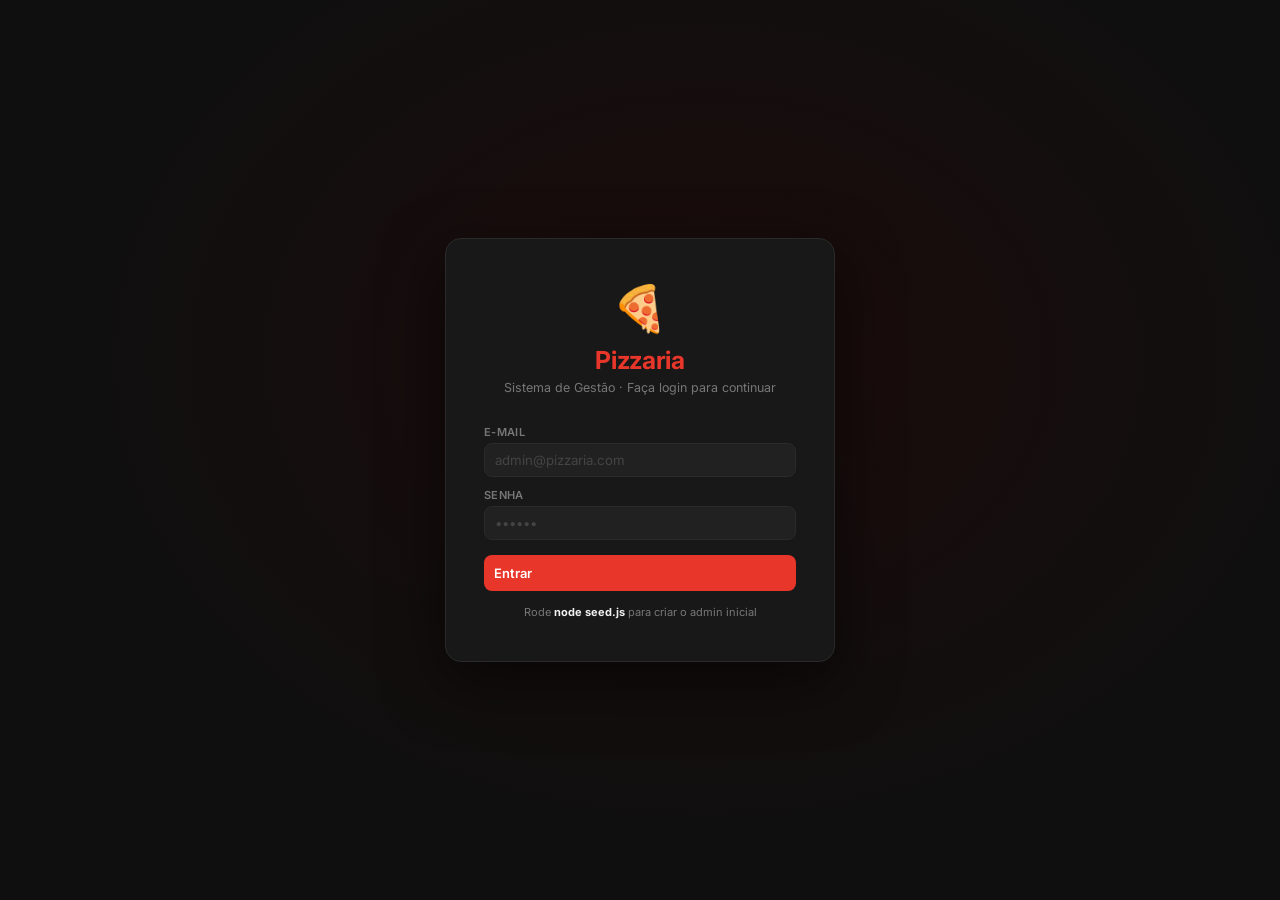
==== commit f35354ec: "comit" ====
--- a/public/index.html
+++ b/public/index.html
@@ -6,51 +6,59 @@
   <title>🍕 Pizzaria</title>
   <link rel="preconnect" href="https://fonts.googleapis.com">
   <link href="https://fonts.googleapis.com/css2?family=Inter:wght@400;500;600;700&display=swap" rel="stylesheet">
-  <link rel="stylesheet" href="style.css">
+  <link rel="stylesheet" href="style.css"> <!--Caminho para o CSS-->
 </head>
 <body>
-
-<<<<<<< HEAD:public/index.html
-  <!-- // ================================== LOGIN ============================= // -->
-=======
-  <!-- // ================================== LOGIN ============================= //// -->
->>>>>>> a24f1076525521e2f504a72ee558c9728a8ab444:index.html
+ <!-- // ================================== LOGIN ============================= // -->
 <div id="tela-login">
+
   <div class="login-box">
+
+    
     <div class="login-logo">
       <span class="em">🍕</span>
       <h1>Pizzaria</h1>
       <p>Sistema de Gestão · Faça login para continuar</p>
     </div>
+
     <div class="login-erro" id="login-erro"></div>
-    <div class="fg">
+
+    <div class="fg"> <!-- Caixa de entrada para email -->
       <label>E-mail</label>
       <input id="l-email" type="email" placeholder="admin@pizzaria.com"
         onkeydown="if(event.key==='Enter') fazerLogin()">
     </div>
+
     <div class="fg">
-      <label>Senha</label>
+      <label>Senha</label> <!-- Caixa de entrada para senha -->
       <input id="l-senha" type="password" placeholder="••••••"
         onkeydown="if(event.key==='Enter') fazerLogin()">
     </div>
-    <button class="btn btn-red" id="btn-login"
+    <!-- Botão para fazer login -->
+    <button class="btn btn-red" id="btn-login" 
       style="width:100%;padding:10px;margin-top:4px"
       onclick="fazerLogin()">
       Entrar
     </button>
+
+    <!-- Criar o Admin Incial -->
     <p style="text-align:center;font-size:.69rem;color:var(--muted);margin-top:14px">
       Rode <strong style="color:var(--text)">node seed.js</strong> para criar o admin inicial
     </p>
-  </div>
-</div>
-<!-- 
-  // ================================== FIM LOGIN ============================= // -->
-
-
-  <!-- // ================================== TELA INICIAL ============================= // -->
+
+  </div>
+
+</div>
+
+<!-- // ================================== FIM LOGIN ============================= // -->
+
+
+
+<!-- // ================================== TELA INICIAL ============================= // -->
 
 <div id="app">
   <aside id="sidebar">
+
     <div class="sb-logo">
       <h1>🍕 Pizzaria</h1>
       <div class="sb-user">
@@ -58,44 +66,61 @@
         <span id="sb-nome">—</span>
       </div>
     </div>
+
     <nav class="sb-nav">
+      <!-- Visualizar Dashboard -->
       <div class="sb-group">Geral</div>
       <button class="nav-btn ativo" onclick="ir('dashboard',this)">
         <span class="ic">📊</span><span>Dashboard</span>
       </button>
+
+      <!-- Visualizar Pedidos -->
       <button class="nav-btn" onclick="ir('pedidos',this)">
         <span class="ic">📋</span><span>Pedidos</span>
       </button>
+      
+       <!-- Visualizar Cadastros -->
       <div class="sb-group">Cadastros</div>
       <button class="nav-btn" onclick="ir('pizzas',this)">
         <span class="ic">🍕</span><span id="nav-pizzas-label">Pizzas</span>
       </button>
+
+      <!-- Visualizar Clientes -->
       <button class="nav-btn" onclick="ir('clientes',this)">
         <span class="ic">👥</span><span>Clientes</span>
       </button>
+
+       <!-- Visualizar Sistema-->
       <div class="sb-group" id="menu-usuarios" style="display:none">Sistema</div>
       <button class="nav-btn" id="btn-usuarios" onclick="ir('usuarios',this)"
         style="display:none">
         <span class="ic">🔐</span><span>Usuários</span>
       </button>
+
+       <!-- Visualizar Mesas -->
       <div class="sb-group" id="sb-group-garcom" style="display:none">Mesas</div>
       <button class="nav-btn" id="btn-nav-mesas" onclick="ir('mesas',this)"
         style="display:none">
         <span class="ic">🪑</span><span>Minhas Mesas</span>
       </button>
+
     </nav>
+
+     <!-- Versão e Botão para Sair  -->
     <div class="sb-footer">
       <span>v2.0</span>
       <button class="btn-logout" onclick="sair()">Sair</button>
     </div>
   </aside>
-  <!-- // ==================================  FIM TELA INICIAL ============================= // -->
-
-
-  <!-- // ================================== DASHBOARD ============================= // -->
+
+
+
+
+  <!-- // ==================================  DASHBOARD ============================= // -->
 
   <div id="conteudo">
     <section id="pg-dashboard" class="secao ativa">
+
       <div class="pg-header">
         <div>
           <h2>Dashboard</h2>
@@ -103,41 +128,52 @@
         </div>
         <button class="btn btn-ghost btn-sm" onclick="carregarDashboard()">↻ Atualizar</button>
       </div>
+
       <div class="pg-body">
+
         <div class="stats-grid">
+
           <div class="stat cr">
             <span class="ico">📋</span>
             <div class="lbl">Pedidos</div>
             <div class="val" id="s-ped">—</div>
             <div class="sub" id="s-ped-sub">carregando</div>
           </div>
+
           <div class="stat co" id="stat-fat">
             <span class="ico">💰</span>
             <div class="lbl">Faturamento</div>
             <div class="val" id="s-fat">—</div>
             <div class="sub">total geral</div>
           </div>
+
           <div class="stat cg" id="stat-cli">
             <span class="ico">👥</span>
             <div class="lbl">Clientes</div>
             <div class="val" id="s-cli">—</div>
             <div class="sub">cadastrados</div>
           </div>
+
           <div class="stat cb">
             <span class="ico">🍕</span>
             <div class="lbl">Pizzas</div>
             <div class="val" id="s-piz">—</div>
             <div class="sub">no cardápio</div>
           </div>
+
           <div class="stat cp">
             <span class="ico">🛵</span>
             <div class="lbl">Em entrega</div>
             <div class="val" id="s-ent">—</div>
             <div class="sub">saíram agora</div>
           </div>
-        </div>
+
+        </div>
+
         <div class="dash-grid">
+
           <div class="card">
+
             <div class="card-head">
               <h3>Pedidos Recentes</h3>
               <button class="btn btn-red btn-sm"
@@ -145,424 +181,459 @@
                 + Novo
               </button>
             </div>
+
             <div class="card-body" id="dash-pedidos">
               <div class="spin-wrap"><div class="spin"></div> Carregando...</div>
             </div>
-          </div>
+
+          </div>
+
           <div class="card">
+
             <div class="card-head"><h3>Cardápio Ativo</h3></div>
+
             <div class="card-body" id="dash-cardapio">
               <div class="spin-wrap"><div class="spin"></div> Carregando...</div>
             </div>
-          </div>
-        </div>
-      </div>
+
+          </div>
+
+        </div>
+
+      </div>
+
     </section>
-
-    <!-- // ================================== FIM DASHBOARD ============================= // -->
-
-    <!-- // ================================== PEDIDOS ============================= // -->
+  <!-- // ==================================  FIM DASHBOARD ============================= // -->
+
+  <!-- // ==================================  PEDIDOS ============================= // -->
 
     <section id="pg-pedidos" class="secao">
+
       <div class="pg-header">
         <div><h2>Pedidos</h2><p>Acompanhe e gerencie os pedidos</p></div>
         <button class="btn btn-red" onclick="abrirPedido()">+ Novo Pedido</button>
       </div>
+
       <div class="pg-body">
+
         <div class="card">
+
           <div class="card-body tbl-wrap" id="tbl-pedidos">
             <div class="spin-wrap"><div class="spin"></div> Carregando...</div>
           </div>
-        </div>
-      </div>
+
+        </div>
+      </div>
+
     </section>
 
     <section id="pg-pizzas" class="secao">
+
       <div class="pg-header">
+
         <div>
           <h2 id="pg-pizzas-titulo">Pizzas</h2>
           <p id="pg-pizzas-sub">Gerencie o cardápio</p>
         </div>
+    
         <button class="btn btn-red" id="btn-nova-pizza" onclick="abrirPizza()">+ Nova Pizza</button>
       </div>
+
+
       <div class="pg-body">
+
         <div class="card">
+
           <div class="card-body tbl-wrap" id="tbl-pizzas">
             <div class="spin-wrap"><div class="spin"></div> Carregando...</div>
           </div>
+
         </div>
       </div>
     </section>
-
-<<<<<<< HEAD:public/index.html
-    <!-- // ==================================  FIM PEDIDOS ============================= //
-
-    // ==================================  CLIENTES ============================= // -->
-=======
-    <!-- // ==================================  FIM PEDIDOS ============================= // -->
-
-    <!-- // ==================================  CLIENTES ============================= // -->
->>>>>>> a24f1076525521e2f504a72ee558c9728a8ab444:index.html
-
+  <!-- // ==================================  FIM PEDIDOS ============================= // -->
+
+
+  <!-- // ==================================  CLIENTES ============================= // -->
     <section id="pg-clientes" class="secao">
+
       <div class="pg-header">
+
         <div><h2>Clientes</h2><p>Cadastre e busque clientes</p></div>
         <button class="btn btn-red" onclick="abrirCliente()">+ Novo Cliente</button>
       </div>
+
       <div class="pg-body">
+
         <div style="margin-bottom:12px">
           <input id="busca-cli" placeholder="🔍  Buscar por nome..."
             style="max-width:270px" oninput="buscarCli(this.value)">
         </div>
+
         <div class="card">
+
           <div class="card-body tbl-wrap" id="tbl-clientes">
             <div class="spin-wrap"><div class="spin"></div> Carregando...</div>
           </div>
-        </div>
-      </div>
+
+        </div>
+
+
+      </div>
+
     </section>
-
-<<<<<<< HEAD:public/index.html
-    <!-- // ================================== FIM CLIENTES ============================= //
-
-    // ================================== USUÁRIOS ============================= //
- -->
-=======
-    <!-- // ================================== FIM CLIENTES ============================= // -->
-
-    <!-- // ================================== USUÁRIOS ============================= // -->
-
->>>>>>> a24f1076525521e2f504a72ee558c9728a8ab444:index.html
+  <!-- // ==================================  FIM CLIENTES ============================= // -->
+
+  <!-- // ==================================  USUÁRIOS ============================= // -->
 
     <section id="pg-usuarios" class="secao">
+
       <div class="pg-header">
+
         <div><h2>Usuários</h2><p>Atendentes e administradores</p></div>
         <button class="btn btn-ghost" onclick="abrirUsuario()">+ Novo Usuário</button>
       </div>
+
       <div class="pg-body">
+
         <div class="card">
+
           <div class="card-body tbl-wrap" id="tbl-usuarios">
             <div class="spin-wrap"><div class="spin"></div> Carregando...</div>
           </div>
-        </div>
-      </div>
+
+        </div>
+
+      </div>
+
     </section>
-
-<<<<<<< HEAD:public/index.html
-    <!-- // ================================== FIM USUÁRIOS ============================= //
-
-    // ================================== MESAS ============================= // -->
-=======
-    <!-- // ================================== FIM USUÁRIOS ============================= // -->
-
-    <!-- // ================================== MESAS ============================= // -->
->>>>>>> a24f1076525521e2f504a72ee558c9728a8ab444:index.html
+  <!-- // ================================== FIM USUÁRIOS ============================= // -->
+
+  <!-- // ==================================  MESAS ============================= // -->
 
 
     <section id="pg-mesas" class="secao">
+
       <div class="pg-header">
+
         <div>
           <h2>Mesas</h2>
           <p id="mesas-sub">Seus pedidos ativos</p>
         </div>
+
         <button class="btn btn-red" onclick="abrirPedidoMesa()">+ Novo Pedido</button>
       </div>
+
       <div class="pg-body">
+
         <div class="stats-grid" style="margin-bottom:18px">
+
           <div class="stat cr">
             <span class="ico">📋</span>
             <div class="lbl">Meus Pedidos</div>
             <div class="val" id="g-ped">—</div>
             <div class="sub" id="g-ped-sub">hoje</div>
           </div>
+          
           <div class="stat cg">
             <span class="ico">🪑</span>
             <div class="lbl">Mesas Ativas</div>
             <div class="val" id="g-mesas">—</div>
             <div class="sub">com pedido aberto</div>
           </div>
+
           <div class="stat cb">
             <span class="ico">👨‍🍳</span>
             <div class="lbl">Em Preparo</div>
             <div class="val" id="g-preparo">—</div>
             <div class="sub">sendo preparados</div>
           </div>
+
           <div class="stat cp">
             <span class="ico">🛵</span>
             <div class="lbl">Prontos</div>
             <div class="val" id="g-prontos">—</div>
             <div class="sub">aguardando retirada</div>
           </div>
-        </div>
+
+        </div>
+
         <div style="display:flex;align-items:center;gap:8px;margin-bottom:14px;flex-wrap:wrap">
           <span style="font-size:.75rem;color:var(--muted);font-weight:600;text-transform:uppercase;letter-spacing:.4px">Mesa:</span>
           <div style="display:flex;gap:5px;flex-wrap:wrap" id="mesa-botoes"></div>
           <button class="btn btn-ghost btn-sm" onclick="carregarMesas(null)">Todas</button>
         </div>
+
         <div id="grid-mesas" style="display: grid; grid-template-columns: repeat(auto-fill, minmax(280px, 1fr)); gap: 14px;">
           <div class="spin-wrap"><div class="spin"></div> Carregando...</div>
         </div>
-      </div>
+
+      </div>
+
     </section>
   </div>
-</div>
-
-<<<<<<< HEAD:public/index.html
-    <!-- // ==================================  FIM MESAS ============================= //
-
-    // ==================================  NOVA PIZZA ============================= // -->
-=======
-    <!-- // ==================================  FIM MESAS ============================= // -->
-
-    <!-- // ==================================  NOVA PIZZA ============================= // -->
->>>>>>> a24f1076525521e2f504a72ee558c9728a8ab444:index.html
-
+
+</div>
+  <!-- // ================================== FIM MESAS ============================= // -->
+
+
+  <!-- // ==================================  NOVA PIZZA ============================= // -->
 
 <div id="m-pizza" class="modal-bg">
+
   <div class="modal">
+
     <h3 id="m-pizza-t">Nova Pizza</h3>
     <input type="hidden" id="p-id">
+
     <div class="fr2">
       <div class="fg"><label>Nome *</label><input id="p-nome" placeholder="Ex: Calabresa"></div>
+
       <div class="fg"><label>Categoria</label>
+
         <select id="p-cat">
           <option value="tradicional">Tradicional</option>
           <option value="especial">Especial</option>
           <option value="premium">Premium</option>
           <option value="doce">Doce</option>
         </select>
-      </div>
-    </div>
+
+      </div>
+
+    </div>
+
     <div class="fg"><label>Ingredientes *</label><input id="p-ing" placeholder="Calabresa, cebola, mussarela..."></div>
     <div class="fg"><label>Descrição</label><input id="p-desc" placeholder="Breve descrição..."></div>
+
     <div class="fr3">
       <div class="fg"><label>Preço P (R$)</label><input id="p-pp" type="number" step="0.01" min="0" placeholder="35,00"></div>
       <div class="fg"><label>Preço M (R$)</label><input id="p-pm" type="number" step="0.01" min="0" placeholder="45,00"></div>
       <div class="fg"><label>Preço G (R$)</label><input id="p-pg" type="number" step="0.01" min="0" placeholder="55,00"></div>
     </div>
+
     <div class="fg"><label>Disponível</label>
       <select id="p-disp">
         <option value="true">✅ Sim</option>
         <option value="false">❌ Não</option>
       </select>
     </div>
+
     <div class="modal-foot">
       <button class="btn btn-ghost" onclick="fechar('m-pizza')">Cancelar</button>
       <button class="btn btn-red"   onclick="salvarPizza()">Salvar</button>
     </div>
-  </div>
-</div>
-
-<<<<<<< HEAD:public/index.html
-    <!-- // ==================================  FIM NOVA PIZZA ============================= //
-
-    // ==================================  NOVO CLIENTE ============================= // -->
-=======
-    <!-- // ==================================  FIM NOVA PIZZA ============================= // -->
+
+  </div>
+
+</div>
+  <!-- // ==================================  FIM NOVA PIZZA ============================= // -->
 
     <!-- // ==================================  NOVO CLIENTE ============================= // -->
->>>>>>> a24f1076525521e2f504a72ee558c9728a8ab444:index.html
-
 
 <div id="m-cliente" class="modal-bg">
+
   <div class="modal">
+
     <h3 id="m-cli-t">Novo Cliente</h3>
     <input type="hidden" id="c-id">
+
     <div class="fr2">
       <div class="fg"><label>Nome *</label><input id="c-nome" placeholder="João da Silva"></div>
       <div class="fg"><label>Telefone *</label><input id="c-tel" placeholder="(11) 99999-9999"></div>
     </div>
+
     <div class="fr2">
       <div class="fg"><label>Rua</label><input id="c-rua" placeholder="Rua das Flores"></div>
       <div class="fg"><label>Número</label><input id="c-num" placeholder="123"></div>
     </div>
+
     <div class="fr3">
       <div class="fg"><label>Bairro</label><input id="c-bairro" placeholder="Centro"></div>
       <div class="fg"><label>Cidade</label><input id="c-cidade" placeholder="São Paulo"></div>
       <div class="fg"><label>CEP</label><input id="c-cep" placeholder="00000-000"></div>
     </div>
+
     <div class="fg"><label>Complemento</label><input id="c-comp" placeholder="Apto 12, Bloco B"></div>
     <div class="fg"><label>Observações</label><input id="c-obs" placeholder="Alergia, preferências..."></div>
+
     <div class="modal-foot">
       <button class="btn btn-ghost" onclick="fechar('m-cliente')">Cancelar</button>
       <button class="btn btn-red"   onclick="salvarCliente()">Salvar</button>
     </div>
-  </div>
-</div>
-
-<<<<<<< HEAD:public/index.html
-    <!-- // ==================================  FIM NOVO CLIENTE ============================= //
-
-    // ==================================  NOVO PEDIDO ============================= // -->
-=======
-    <!-- // ==================================  FIM NOVO CLIENTE ============================= // -->
-
-    <!-- // ==================================  NOVO PEDIDO ============================= // -->
->>>>>>> a24f1076525521e2f504a72ee558c9728a8ab444:index.html
-
-
+
+  </div>
+
+</div>
+
+<!-- // ==================================  FIM NOVO CLIENTE ============================= // -->
+
+  <!-- // ==================================  NOVO PEDIDO ============================= // -->
 <div id="m-pedido" class="modal-bg">
+
   <div class="modal lg">
+
     <h3>Novo Pedido</h3>
+
     <div class="fg"><label>Cliente *</label><select id="ped-cli"></select></div>
     <div class="div"></div>
+
     <div style="display:flex;justify-content:space-between;align-items:center;margin-bottom:7px">
       <label style="margin-bottom:0;font-size:.68rem;color:var(--muted);text-transform:uppercase;letter-spacing:.3px">Itens do Pedido</label>
       <button class="btn btn-ghost btn-sm" onclick="addItem()">+ Pizza</button>
     </div>
+
     <div style="display:grid;grid-template-columns:1fr 68px 58px 68px 30px;gap:6px;font-size:.65rem;color:var(--muted);text-transform:uppercase;letter-spacing:.4px;margin-bottom:4px;padding:0 1px">
       <span>Pizza</span><span>Tam.</span><span>Qtd</span><span>Subtotal</span><span></span>
     </div>
+
     <div id="itens-lista"></div>
+
     <div class="total-box">
       <div class="row"><span>Subtotal</span><span id="ped-sub">R$ 0,00</span></div>
       <div class="row"><span>Taxa de Entrega (R$)</span><input id="ped-taxa" type="number" min="0" step="0.5" value="0" style="width:72px;text-align:right;padding:3px 6px" oninput="recalc()"></div>
       <div class="row tot"><span>TOTAL</span><span id="ped-tot">R$ 0,00</span></div>
     </div>
+
     <div class="fr2">
       <div class="fg"><label>Forma de Pagamento *</label><select id="ped-pag" onchange="toggleTroco()"><option value="pix">PIX</option><option value="cartao_credito">Cartão de Crédito</option><option value="cartao_debito">Cartão de Débito</option><option value="dinheiro">Dinheiro</option></select></div>
       <div class="fg" id="wrap-troco" style="display:none"><label>Troco para (R$)</label><input id="ped-troco" type="number" min="0" step="1" placeholder="Ex: 100"></div>
     </div>
+
     <div class="fg"><label>Observações</label><textarea id="ped-obs" rows="2" placeholder="Sem cebola, massa fina..."></textarea></div>
+
     <div class="modal-foot">
       <button class="btn btn-ghost" onclick="fechar('m-pedido')">Cancelar</button>
       <button class="btn btn-red"   onclick="salvarPedido()">Confirmar Pedido</button>
     </div>
-  </div>
-</div>
-
-<<<<<<< HEAD:public/index.html
-    <!-- // ================================== FIM NOVO PEDIDO ============================= //
-
-
-    // ================================== ATUALIZAR STATUS ============================= // -->
-=======
-    <!-- // ================================== FIM NOVO PEDIDO ============================= // -->
-
-
-    <!-- // ================================== ATUALIZAR STATUS ============================= // -->
->>>>>>> a24f1076525521e2f504a72ee558c9728a8ab444:index.html
-
+
+  </div>
+
+</div>
+
+    <!-- // ==================================  FIM NOVO PEDIDO ============================= // -->
+
+    <!-- // ==================================  ATUALIZAR STATUS ============================= // -->
 
 <div id="m-status" class="modal-bg">
+
   <div class="modal" style="max-width:330px">
+
     <h3>Atualizar Status</h3>
     <input type="hidden" id="st-id">
+
     <div class="fg"><label>Novo Status</label>
+
       <select id="st-val">
+
         <option value="recebido">📥 Recebido</option>
         <option value="em_preparo">👨‍🍳 Em Preparo</option>
         <option value="saiu_entrega">🛵 Saiu para Entrega</option>
         <option value="entregue">✅ Entregue</option>
         <option value="cancelado">❌ Cancelado</option>
+
       </select>
     </div>
+
     <div class="modal-foot">
       <button class="btn btn-ghost" onclick="fechar('m-status')">Cancelar</button>
       <button class="btn btn-blue"  onclick="salvarStatus()">Atualizar</button>
     </div>
-  </div>
-</div>
-
-<<<<<<< HEAD:public/index.html
-    <!-- // ================================== FIM ATUALIZAR STATUS ============================= //
-
-    // ==================================  NOVO USUÁRIO ============================= // -->
-=======
+
+  </div>
+</div>
     <!-- // ================================== FIM ATUALIZAR STATUS ============================= // -->
 
     <!-- // ==================================  NOVO USUÁRIO ============================= // -->
->>>>>>> a24f1076525521e2f504a72ee558c9728a8ab444:index.html
-
-
 <div id="m-usuario" class="modal-bg">
+
   <div class="modal">
     <h3>Novo Usuário</h3>
+
     <div class="fr2">
       <div class="fg"><label>Nome *</label><input id="u-nome" placeholder="Nome completo"></div>
       <div class="fg"><label>Perfil</label><select id="u-perfil"><option value="Atendente">Atendente</option><option value="Garcom">Garçom</option><option value="Administrador">Administrador</option></select></div>
     </div>
+
     <div class="fg"><label>E-mail *</label><input id="u-email" type="email" placeholder="usuario@pizzaria.com"></div>
     <div class="fg"><label>Senha *</label><input id="u-senha" type="password" placeholder="Mínimo 6 caracteres"></div>
+
     <div class="modal-foot">
       <button class="btn btn-ghost" onclick="fechar('m-usuario')">Cancelar</button>
       <button class="btn btn-ghost" onclick="salvarUsuario()">Criar</button>
     </div>
-  </div>
-</div>
-
-<<<<<<< HEAD:public/index.html
-    <!-- // ================================== FIM NOVO USUÁRIO ============================= //
-
-    // ================================== PEDIDO DE MESA ============================= // -->
-=======
-    <!-- // ================================== FIM NOVO USUÁRIO ============================= // -->
-
-    <!-- // ================================== PEDIDO DE MESA ============================= // -->
->>>>>>> a24f1076525521e2f504a72ee558c9728a8ab444:index.html
-
-
+
+  </div>
+
+</div>
+<!-- // ==================================  FIM NOVO USUÁRIO ============================= // -->
+
+<!-- // ==================================  PEDIDO DE MESA ============================= // -->
 <div id="m-pedido-mesa" class="modal-bg">
+
   <div class="modal lg">
+
     <h3>Pedido de Mesa</h3>
+
     <div class="fr2">
       <div class="fg"><label>Mesa *</label><select id="pm-mesa"><option value="">— Selecione a mesa —</option><option value="1">Mesa 1</option><option value="2">Mesa 2</option><option value="3">Mesa 3</option><option value="4">Mesa 4</option><option value="5">Mesa 5</option><option value="6">Mesa 6</option><option value="7">Mesa 7</option><option value="8">Mesa 8</option><option value="9">Mesa 9</option><option value="10">Mesa 10</option></select></div>
       <div class="fg"><label>Cliente (opcional)</label><select id="pm-cli"><option value="">— Sem cadastro —</option></select></div>
     </div>
+
     <div class="div"></div>
+
     <div style="display:flex;justify-content:space-between;align-items:center;margin-bottom:7px">
       <label style="margin-bottom:0;font-size:.68rem;color:var(--muted);text-transform:uppercase;letter-spacing:.3px">Itens do Pedido</label>
       <button class="btn btn-ghost btn-sm" onclick="addItemMesa()">+ Pizza</button>
     </div>
+
     <div style="display:grid;grid-template-columns:1fr 68px 58px 68px 30px;gap:6px;font-size:.65rem;color:var(--muted);text-transform:uppercase;letter-spacing:.4px;margin-bottom:4px;padding:0 1px">
       <span>Pizza</span><span>Tam.</span><span>Qtd</span><span>Subtotal</span><span></span>
     </div>
+
     <div id="itens-mesa-lista"></div>
+
     <div class="total-box">
       <div class="row"><span>Subtotal</span><span id="pm-sub">R$ 0,00</span></div>
       <div class="row tot"><span>TOTAL DA MESA</span><span id="pm-tot">R$ 0,00</span></div>
     </div>
+
     <div class="fg"><label>Observações</label><textarea id="pm-obs" rows="2" placeholder="Sem cebola, bem passado..."></textarea></div>
+
     <div class="modal-foot">
       <button class="btn btn-ghost" onclick="fechar('m-pedido-mesa')">Cancelar</button>
       <button class="btn btn-red"   onclick="salvarPedidoMesa()">Confirmar Pedido</button>
     </div>
-  </div>
-</div>
-
-<<<<<<< HEAD:public/index.html
-    <!-- // ================================== FIM PEDIDO DE MESA ============================= //
-
-    // ================================== FECHAR MESA ============================= // -->
-=======
-    <!-- // ================================== FIM PEDIDO DE MESA ============================= // -->
-
-    <!-- // ================================== FECHAR MESA ============================= // -->
->>>>>>> a24f1076525521e2f504a72ee558c9728a8ab444:index.html
+
+  </div>
+</div>
+
+<!-- // ================================== FIM PEDIDO DE MESA ============================= // -->
+
+<!-- // ==================================  FECHAR MESA ============================= // -->
 
 
 <div id="m-fechar-mesa" class="modal-bg">
+
   <div class="modal" style="max-width:440px">
+
     <h3 id="fm-titulo">Fechar Mesa</h3>
     <div id="fm-resumo" style="margin-bottom:12px"></div>
+
     <div class="total-box"><div class="row"><span>Total consumido</span><span id="fm-total">R$ 0,00</span></div></div>
+
     <div class="fg"><label>Forma de Pagamento</label><select id="fm-pag"><option value="pix">PIX</option><option value="cartao_credito">Cartão de Crédito</option><option value="cartao_debito">Cartão de Débito</option><option value="dinheiro">Dinheiro</option></select></div>
+
     <div class="modal-foot">
       <button class="btn btn-ghost" onclick="fechar('m-fechar-mesa')">Cancelar</button>
       <button class="btn btn-green" onclick="confirmarFechamento()">✅ Fechar Mesa</button>
     </div>
-  </div>
-</div>
-
-<<<<<<< HEAD:public/index.html
-    <!-- // ==================================  FIM FECHAR MESA ============================= //
- -->
-=======
-    <!-- // ==================================  FIM FECHAR MESA ============================= // -->
-
->>>>>>> a24f1076525521e2f504a72ee558c9728a8ab444:index.html
+
+  </div>
+
+</div>
 
 <div id="toast"></div>
-<script src="script.js"></script>
+<script src="script.js"></script> <!--Caminho para o JS-->
+
 </body>
-</html>+</html>
